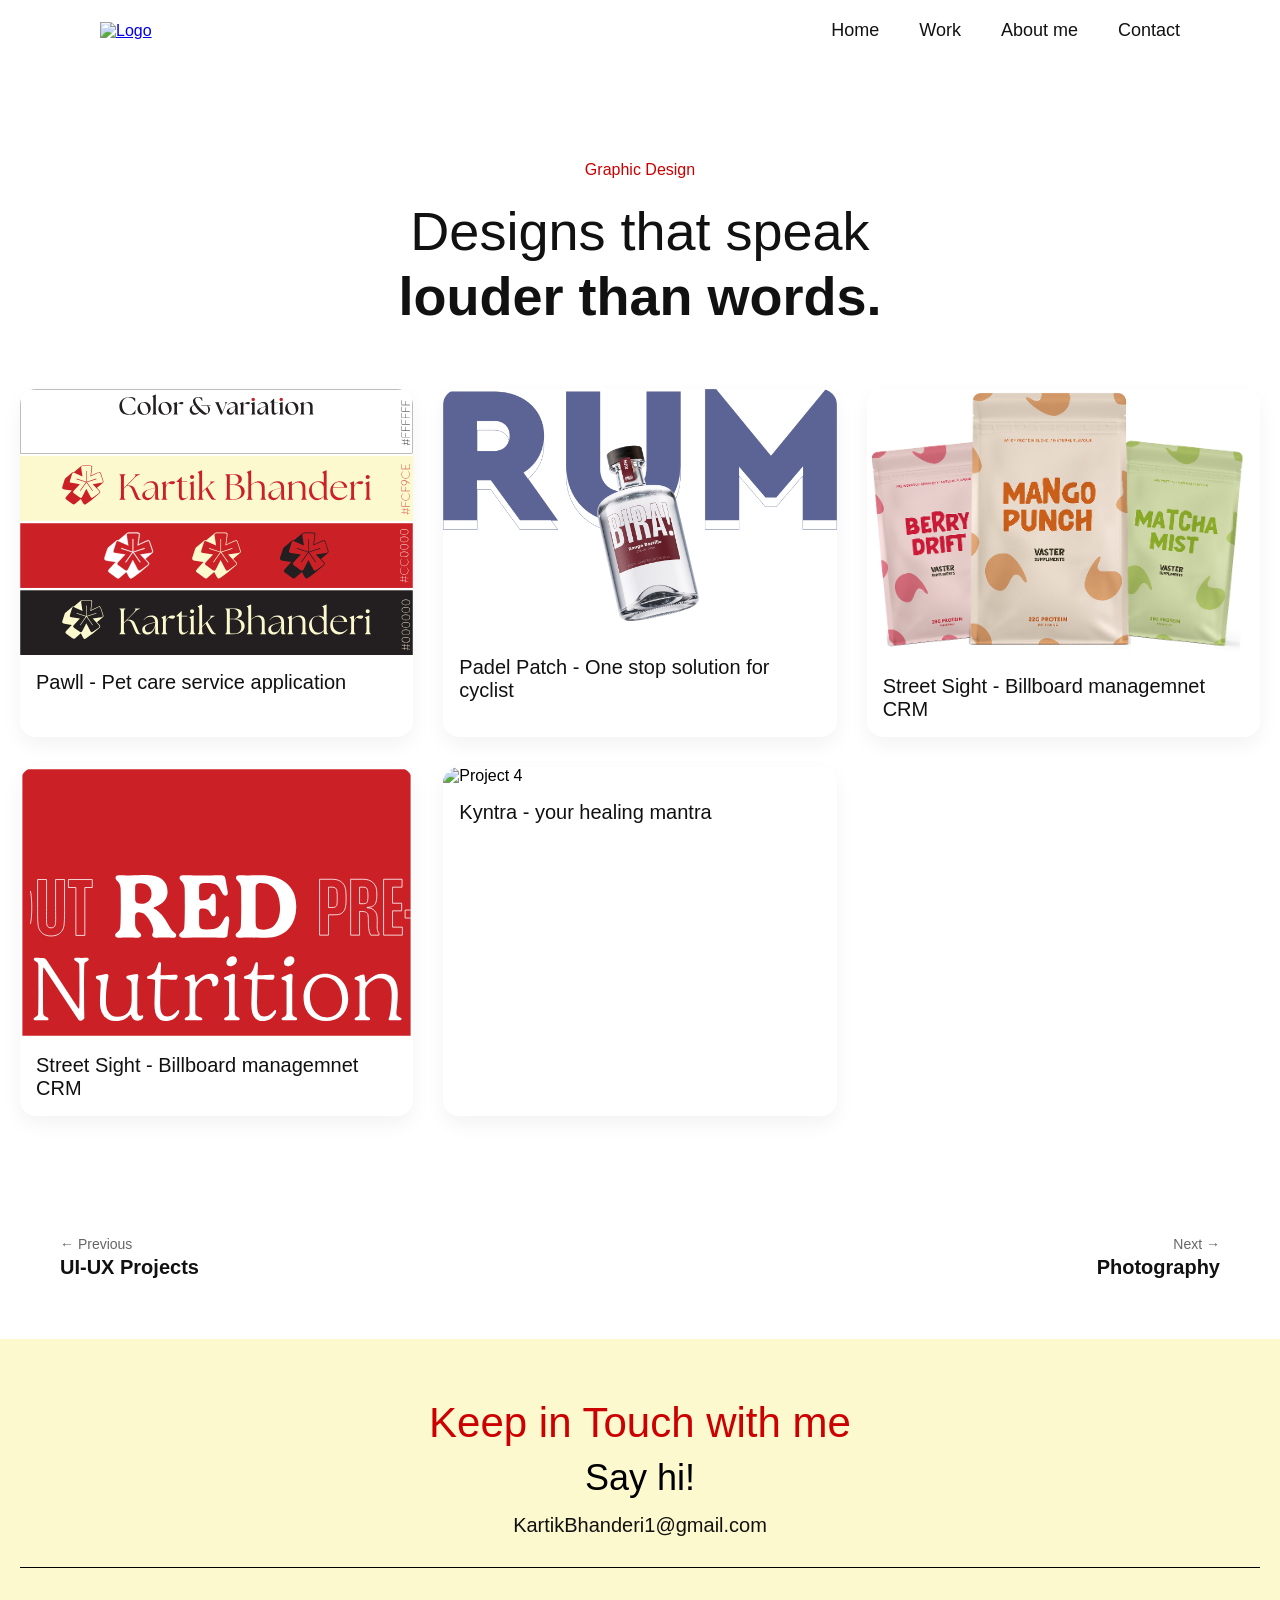
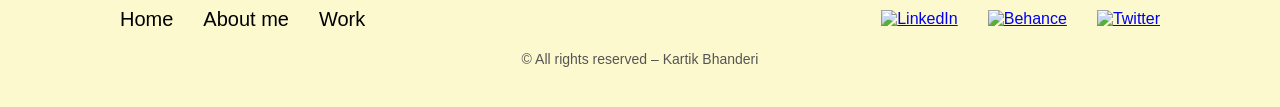
==== Graphic-design project.html @ 8c45f6d5 "upload" ====
<!DOCTYPE html>
<html lang="en">
<head>
  <meta charset="UTF-8" />
  <meta name="viewport" content="width=device-width, initial-scale=1.0" />
  <title>UI/UX Projects – Kartik Bhanderi</title>
  <link rel="stylesheet" href="Style.css" />
  <link rel="stylesheet" href="Main service - global.css" />
  <!-- Favicon for light mode -->
<link rel="icon" href="/assets/Graphic design studies/favicon-light.svg" media="(prefers-color-scheme: light)">

<!-- Favicon for dark mode -->
<link rel="icon" href="/assets/Graphic design studies/favicon-dark.svg" media="(prefers-color-scheme: dark)">


</head>
<body>
  <!-- Header (same as index.html) -->

  <header class="site-header">
    <div class="logo-container">
      <a href="/index.html">
        <img src="/assets/Logo.svg" alt="Logo" class="logo" />
      </a>
    </div>

    <div class="hamburger" id="hamburger">&#9776;</div>

    <nav class="nav-links" id="navLinks">
      <a href="/index.html#home">Home</a>
      <a href="/index.html#Work">Work</a>
      <a href="/index.html#Aboutme">About me</a>
      <a href="/index.html#Contact">Contact</a>
    </nav>
  </header>


<section class="page-hero">
  <div class="hero-content">
    <span class="breadcrumb"><span class="faded">Graphic Design</span></span>
    <h1>Designs that speak<br><span class="highlight"> louder than words.</span></h1>
  </div>
</section>


  <!-- Project Grid Section -->
  <section class="project-grid">
    <div class="grid-wrapper">
      <a href="/Graphic design detailed pages/Kartik - branding.html" class="grid-card">
        <img src="assets/Graphic design studies/Kartik-colours.svg" alt="Project 1">
        <h3>Pawll - Pet care service application</h3>
      </a>
      
      <a href="/Graphic design detailed pages/Bira - branding.html" class="grid-card">
        <img src="assets/Graphic design studies/bira-M1.png" alt="Project 2">
        <h3>Padel Patch - One stop solution for cyclist </h3>
      </a>

      <a href="/Graphic design detailed pages/Vaster - branding.html" class="grid-card">
        <img src="assets/Graphic design studies/Vaster.png" alt="Project 3">
        <h3>Street Sight - Billboard managemnet CRM</h3>
      </a>

      <a href="/Graphic design detailed pages/Red nutrition.html" class="grid-card">
        <img src="assets/Graphic design studies/Red Nutrition.svg" alt="Project 3">
        <h3>Street Sight - Billboard managemnet CRM</h3>
      </a>

      <a href="/Graphic design detailed pages/CPS.html" class="grid-card">
        <img src="assets/Graphic design studies/Asset 2 1.png" alt="Project 4">
        <h3>Kyntra - your healing mantra</h3>
      </a>
    </div>
  </section>


  <section class="project-navigation">
  <a href="UI-UX Project.html" class="nav-link prev-project">
    <div class="nav-label">← Previous</div>
    <div class="nav-title">UI-UX Projects</div>
  </a>

  <a href="photography.html" class="nav-link next-project">
    <div class="nav-label" id="right">Next →</div>
    <div class="nav-title">Photography</div>
  </a>
</section>


  <!-- Footer (same as index.html) -->
  <div class="background">
    <section class="contact-header" id="Contact">
      <h1>Keep in Touch with me</h1>
      <h2>Say hi!</h2>
      <p>
        <a href="mailto:KartikBhanderi1@gmail.com">KartikBhanderi1@gmail.com</a>
      </p>
    </section>

    <footer class="footer">
      <div class="footer-left">
        <a href="index.html#home">Home</a>
        <a href="index.html#Aboutme">About me</a>
        <a href="index.html#work">Work</a>
      </div>
      <div class="footer-right">
        <a href="https://www.linkedin.com/in/kartik-bhanderi-a02428272/" target="_blank">
          <img src="assets/Icons/linkedin.svg" alt="LinkedIn" />
        </a>
        <a href="https://www.behance.net/KKBhanderi" target="_blank">
          <img src="assets/Icons/behance.svg" alt="Behance" />
        </a>
        <a href="https://x.com/kartik_bhanderi" target="_blank">
          <img src="assets/Icons/twitter.svg" alt="Twitter" />
        </a>
      </div>
      <div class="footer-copyright">
        &copy; All rights reserved – Kartik Bhanderi
      </div>
    </footer>
  </div>

  <script src="main.js"></script>
</body>
</html>
---- Style.css ----
@import url("https://use.typekit.net/yys0lbz.css");

html {
  scroll-behavior: smooth;
}

* {
  margin: 0;
  padding: 0;
  box-sizing: border-box;
  font-family: "gelica", sans-serif;
font-weight: 400;
font-style: normal;
}

body {
  /* max-width: 1400px; */
  margin: auto;
}

/* General max width rule for all containers */
section, .connect-container, .about-wrapper, .gallery, .gallery-grid, .hero-image-wrapper, .site-header {
  max-width: 1400px;
  margin: 0 auto;
  width: 100%;
  padding: 0 20px;
}



/* Header */
    .site-header {
      display: flex;
      justify-content: space-between;
      align-items: center;
      padding: 20px 100px;
      background: white;
      position: relative;
      z-index: 100;
    }

    .logo-container {
      display: flex;
      align-items: center;
      gap: 10px;
    }

    .logo {
      height: 40px;
      width: 340px;
    }

    .nav-links {
      display: flex;
      gap: 40px;
    }

    .nav-links a {
      text-decoration: none;
      color: #111;
      font-size: 18px;
      transition: color 0.3s;
    }

    .nav-links a:hover {
      color: #c00;
    }

    .hamburger {
      display: none;
      font-size: 28px;
      cursor: pointer;
    }

    /* Responsive */
    @media (max-width: 900px) {
      .site-header {
        padding: 20px;
        flex-wrap: wrap;
      }

      .logo {
        width: 240px;
      }

      .hamburger {
        display: block;
      }

      .nav-links {
        position: absolute;
        top: 70px;
        left: 0;
        right: 0;
        flex-direction: column;
        align-items: center;
        gap: 20px;
        padding: 20px 0;
        background: rgba(255, 255, 255, 0.6);
        backdrop-filter: blur(10px);
        -webkit-backdrop-filter: blur(10px);
        border-top: 1px solid #ddd;
        z-index: 10;

        transform: translateY(-20px);
        opacity: 0;
        pointer-events: none;
        transition: transform 0.4s ease, opacity 0.4s ease;
      }

      .nav-links.active {
        transform: translateY(0);
        opacity: 1;
        pointer-events: auto;
      }
    }

    @media (max-width: 393px) {
      .logo {
        width: 200px;
      }

      .nav-links a {
        font-size: 16px;
      }

      .hamburger {
        font-size: 24px;
      }

      .site-header {
        padding: 16px;
      }
    }

    html {
      scroll-behavior: smooth;
    }



/* Section Divider */
.sectiondivider {
  display: block;
  width: 92%;
  max-width: 1400px;
  margin: 40px auto;
  text-align: center;
}

@media (max-width: 700px) {
  .sectiondivider {
    max-width: 90%;
    margin: 30px auto;
  }
}

@media (max-width: 393px) {
  .sectiondivider {
    max-width: 90%;
    margin: 20px auto;
  }
}






/* Hero Section */
.hero {
  padding: 40px 0;
  display: flex;
  justify-content: center;
}

.hero-image-wrapper {
  position: relative;
  width: 100%;
  max-width: 1400px;
  margin: auto;
  aspect-ratio: 16 / 9;
  display: flex;
  align-items: center;
  justify-content: center;
}

.hero-image {
  width: 100%;
  height: auto;
  border-radius: 20px;
  display: block;
  object-fit: cover;
}

/* Logo positioning */
.hero-logo {
  position: absolute;
  top: 20%;
  left: 10%;
  width: clamp(px, 3vw, 800px);
  font-size: clamp(22px, 5vw, 74px);
  height: auto;
  line-height: 1.4;
}

/* Text styling */
.hero-text {
  position: absolute;
  bottom: -10%;
  left: 5%;
  font-size: clamp(28px, 6vw, 74px);
  line-height: 1.4;
  padding: 0 10px;
  max-width: 90%;
  color: #000;
  text-wrap: balance;
}

.hero-text p {
  margin: 0;
}

.hero-text .red {
  color: #cc0000;
}

.hero-text .black {
  color: #000;
}

p .red{
    color: #cc0000;
}

#fontweight {
  font-weight: 200;
  font-style: italic;
}

#fontsize  {
    font-size: clamp(22px, 6vw, 74px);
}

/* Mobile-specific tweaks */
@media (max-width: 393px) {
  .hero-logo {
  position: absolute;
  top: 25%;
  left: 10%;
  width: clamp(140px, 3vw, 392px);
  font-size: clamp(14px, 6vw, 16px);
  height: auto;
  }

  .hero-text {
    bottom: -10%;
    left: 5%;
    text-align: left;
  }

  .hero-image {
    max-height: 400px;
  }
}





/* Lets connect section */
/* Lets connect section */
.connect {
  padding: 100px 0 20px 0;
  display: flex;
  justify-content: center;
  background: #fff;
}

.connect-container {
  display: flex;
  align-items: start;
  gap: 180px;
  flex-wrap: wrap;
  justify-content: center;
}

.connect-button {
  border: 2px solid #cc0000;
  color: #cc0000;
  padding: 12px 50px;
  border-radius: 50px;
  text-decoration: none;
  font-size: 20px;
  display: flex;
  align-items: center;
  gap: 80px;
  transition: all 0.3s ease;
}

.arrow {
  font-size: 30px;
  margin-top: 3px;
}

.arrow img {
  height: 20px;
  width: auto;
}

.connect-description {
  max-width: 440px;
  font-size: 20px;
  color: #111;
  line-height: 1.6;
}

/* Tablet */
@media (max-width: 700px) {
  .connect {
    padding: 20px 0 20px 0;
  }

  .connect-container {
    flex-direction: column;
    align-items: center;
    text-align: center;
    gap: 40px;
    justify-content: center;
  }

  .connect-button {
    font-size: 16px;
    padding: 10px 30px;
    gap: 40px;
    margin: auto;
      gap: 20px;
  }

  .arrow {
    font-size: 18px;
  }

  .connect-description {
    font-size: 18px;
  }
}

/* Mobile */
@media (max-width: 393px) {
  .connect-button {
    font-size: 14px;
    padding: 8px 24px;
    gap: 20px;
  }

  .arrow {
    font-size: 16px;
  }

  .connect-description {
    font-size: 16px;
    padding: 0 10px;
  }
}





/* About section */

.about {
  padding: 60px 0;
  text-align: center;
}

.about-wrapper {
  position: relative;
  width: 100%;
  max-width: 1400px;
  margin: auto;
}

.about-image {
  width: 100%;
  border-radius: 20px;
  filter: grayscale(100%);
  object-fit: cover;
  opacity: 90%;
}

/* Responsive floating text */
.about-text {
  position: absolute;
  bottom: -22.5%;
  right: 5%;
  text-align: right;
  max-width: 50%;
  line-height: 1.6;
}

.about-text h2 {
  font-size: clamp(28px, 6vw, 74px);
  line-height: 1.2;
  margin: 0;
}

.about-text .red {
  color: #cc0000;
  font-weight: normal;
}

.about-text .black {
  color: #000;
  font-weight: normal;
}

/* Description */
.about-description {
  max-width: 460px;
  margin: 100px 60px 0;
  font-size: clamp(16px, 2vw, 20px);
  line-height: 1.6;
  color: #222;
  text-align: left;
  padding: 0 20px;
}


/* Small screens */
@media (max-width: 700px) {
  .about-text {
    bottom: -25%;
    right: 7%;
    max-width: 80%;
  }

  .about-text h2 {
    text-align: right;
  }

  .about-description {
  max-width: 460px;
  margin: 100px 60px 0;
  font-size: clamp(16px, 2vw, 20px);
  line-height: 1.6;
  color: #222;
  text-align: left;
  padding: 0 20px;
}

}

@media (max-width: 393px) {
  .about-text {
    position: static;
    margin-top: 20px;
    text-align: center;
    max-width: 100%;
  }

  .about-text h2 {
    text-align: center;
  }

  .about-description {
    padding: 0 15px;
  }
}





/* Gallery section */
.gallery {
  padding: 80px 0;
  text-align: center;
}

.gallery-title {
  font-size: 54px;
  margin-bottom: 40px;
  text-align: left;
  padding: 0 30px;
}

.gallery-title .red {
  color: #cc0000;
}

.gallery-title .black {
  color: #000;
}

.gallery-grid {
  display: grid;
  grid-template-columns: repeat(2, 1fr);
  gap: 30px;
}

.gallery-item img {
  width: 100%;
  border-radius: 12px;
  transition: transform 0.3s ease;
  cursor: pointer;
}

.gallery-item:hover img {
  transform: scale(1.03);
}

@media (max-width: 700px) {
  .gallery-title {
    font-size: 38px;
    text-align: center;
    padding: 0 10px;
  }

  .gallery-grid {
    grid-template-columns: 1fr;
    gap: 20px;
  }
}

@media (max-width: 393px) {
  .gallery-title {
    font-size: 30px;
  }

  .gallery-grid {
    gap: 16px;
  }
}







/* Contact Section */
.contact-header {
  text-align: center;
  padding: 60px 20px 30px;
}

.contact-header h1 {
  font-size: 42px;
  color: #c00;
  margin-bottom: 10px;
}

.contact-header h2 {
  font-size: 36px;
  color: black;
  margin-bottom: 15px;
}

.contact-header p {
  font-size: 20px;
  color: #111;
}

.contact-header a {
  color: #111;
  text-decoration: none;
  font-size: 20px;
}

.contact-header a:hover {
  text-decoration: none;
  transform: scale(1.9);
  color: #c00;
}

@media (max-width: 700px) {
  .contact-header h1 {
    font-size: 32px;
  }

  .contact-header h2 {
    font-size: 26px;
  }

  .contact-header p,
  .contact-header a {
    font-size: 18px;
  }
}

@media (max-width: 393px) {
  .contact-header h1 {
    font-size: 28px;
  }

  .contact-header h2 {
    font-size: 22px;
  }

  .contact-header p,
  .contact-header a {
    font-size: 16px;
  }
}





/* Footer */
.footer {
  display: flex;
  justify-content: space-between;
  align-items: center;
  flex-wrap: wrap;
  padding: 40px 100px;
  max-width: 1400px;
  margin: auto;
  border-top: 1px solid #000;
  margin-right: 20px;
  margin-left: 20px;
}

.footer-left,
.footer-right {
  display: flex;
  flex-wrap: wrap;
  gap: 30px;
  align-items: center;
}

.footer-left a {
  text-decoration: none;
  color: black;
  font-size: 20px;
  transition: color 0.3s;
}

.footer-left a:hover {
  color: #c00;
}

.footer-right img {
  width: 30px;
  height: 30px;
  transition: transform 0.3s;
}

.footer-right img:hover {
  transform: scale(1.1);
}

.footer-copyright {
  width: 100%;
  text-align: center;
  font-size: 14px;
  color: #555;
  margin-top: 20px;
}

/* Responsive */
@media (max-width: 700px) {
  .footer {
    flex-direction: column;
    align-items: center;
    padding: 30px 40px;
    gap: 20px;
  }

  .footer-left {
    justify-content: center;
    gap: 20px;
  }

  .footer-left a {
    font-size: 18px;
  }

  .footer-right {
    justify-content: center;
    gap: 20px;
  }
}

@media (max-width: 393px) {
  .contact-header h1 {
    font-size: 28px;
  }

  .contact-header h2 {
    font-size: 24px;
  }

  .contact-header p {
    font-size: 16px;
  }

  .footer-left a {
    font-size: 16px;
  }

  .footer-right img {
    width: 24px;
    height: 24px;
  }

  .footer-copyright {
    font-size: 13px;
  }
}

.background {
  background-color: #fcf9ce;
  max-width: 1400px;
  margin: auto;
}





/* === Resume Section === */
/* === Resume Section === */
.resume-section {
  max-width: 1400px;
  margin: auto;
  background-color: #fcf9ce;
  padding: 60px 20px;
  border-radius: 20px;
  overflow: visible;
  position: relative;
}

.resume-wrapper {
  display: flex;
  justify-content: space-between;
  align-items: flex-start;
  gap: 60px;
  flex-wrap: wrap;
}

.resume-left,
.resume-right {
  flex: 1;
  min-width: 300px;
}

.resume-title {
  font-size: 60px;
  font-weight: 500;
  margin-bottom: 30px;
}

.resume-summary p {
  font-size: 18px;
  line-height: 1.6;
  color: #111;
}

.resume-block {
  margin-bottom: 40px;
}

.resume-block h2 {
  font-size: 24px;
  margin-bottom: 12px;
  color: #000;
}

.resume-block p {
  margin: 0;
  font-size: 16px;
  line-height: 1.5;
  color: #333;
  font-weight: 200;
}

strong {
  font-weight: 500;
}

/* === Hover Animation for Skills === */
.hover-skill {
  position: relative;
  margin-bottom: 18px;
}

.hover-skill p {
  opacity: 0;
  max-height: 0;
  overflow: hidden;
  transform: translateY(-5px);
  transition: all 0.4s ease;
  font-size: 14px;
  color: #333;
  line-height: 1.5;
  margin: 0;
}

.hover-skill:hover p {
  opacity: 1;
  max-height: 100px;
  transform: translateY(0);
  margin-top: 8px;
}

.hover-skill strong {
  cursor: pointer;
  font-weight: 500;
  color: #000;
  position: relative;
  display: inline-block;
}

.hover-skill strong::after {
  content: "*";
  font-size: 22px;
  color: #cc0000;
  margin-left: 6px;
  opacity: 0.8;
}

/* === Download Button === */
.resume-download {
  margin-top: 20px;
}

.download-btn {
  border: 2px solid #cc0000;
  color: #cc0000;
  padding: 12px 50px;
  border-radius: 50px;
  text-decoration: none;
  font-size: 20px;
  display: inline-flex;
  align-items: center;
  justify-content: center;
  gap: 80px;
  transition: all 0.3s ease;
  background-color: transparent;
}

.download-btn:hover {
  background-color: #cc0000;
  color: #fff;
  transform: scale(1.03);
}

#skills {
  margin-top: 40px;
  margin-left: 60px;
  border-left:  solid #cc0000;
  padding-left: 20px;
}

#shillsparent {
  padding-top: 10px;
}

#expand {
  padding-top: 10px;
}

/* === Responsive === */
@media (max-width: 700px) {
  .resume-wrapper {
    flex-direction: column;
    gap: 40px;
  }

  .resume-title {
    font-size: 42px;
  }

  .download-btn {
    font-size: 18px;
    padding: 10px 40px;
    gap: 40px;
  }
}

@media (max-width: 393px) {
  .resume-title {
    font-size: 36px;
  }

  .resume-summary p,
  .resume-block p {
    font-size: 16px;
  }

  .download-btn {
    font-size: 16px;
    padding: 8px 30px;
    gap: 20px;
  }
}







/* services */

.services-grid {
  display: grid;
  grid-template-columns: repeat(3, 1fr);
  gap: 40px;
  margin-top: 30px;
}


.services h2 {
  font-size: 60px;
  font-family: 'Gelica', serif;
  margin-top: 60px;
  padding-bottom: 40px; 
}

.service-card {
  background-color: #fff;
  border-radius: 16px;
  padding: 24px;
  box-shadow: 0 10px 25px rgba(0, 0, 0, 0.05);
  transition: transform 0.3s ease, box-shadow 0.3s ease;
  opacity: 0;
  transform: translateY(20px);
  animation: fadeUp 0.6s ease forwards;
  text-align: center;
}

.service-card:hover {
  transform: translateY(-8px) scale(1.02);
  box-shadow: 0 12px 30px rgba(0, 0, 0, 0.1);
}

.service-card img {
  max-height: 100px;
  margin-bottom: 16px;
  padding: auto;
}

.service-card h3 {
  font-size: 20px;
  margin-bottom: 8px;
  color: #111;
}

.service-card p {
  font-size: 15px;
  color: #555;
  margin-bottom: 12px;
  line-height: 1.8;
  padding: 20px 0 20px 0;
}

.order-now {
  border: 2px solid #cc0000;
  color: #cc0000;
  padding: 12px 50px;
  border-radius: 50px;
  text-decoration: none;
  font-size: 20px;
  display: inline-flex;
  align-items: center;
  justify-content: center;
  gap: 80px;
  transition: all 0.3s ease;
  background-color: transparent;
}

.order-now:hover {
  background-color: #cc0000;
  color: #fff;
  transform: scale(1.03);
}

/* Fade-up animation */
@keyframes fadeUp {
  0% {
    opacity: 0;
    transform: translateY(20px);
  }
  100% {
    opacity: 1;
    transform: translateY(0);
  }
}

/* Responsive */
@media (max-width: 992px) {
  .services-grid {
    grid-template-columns: repeat(2, 1fr);
  }
}

@media (max-width: 700px) {
  .services h2 {
    font-size: 40px;
    padding: 0 20px 30px;
    text-align: center;
  }

  .services-grid {
    grid-template-columns: 1fr;
    gap: 30px;
  }
}

@media (max-width: 393px) {
  .services h2 {
    font-size: 32px;
  }

  .service-card p {
    font-size: 14px;
  }

  .service-card h3 {
    font-size: 18px;
  }

  .order-now {
    font-size: 13px;
  }
}



/* Sticky Notes */



.full-bg-wrapper {
  width: 100%;
}

.notes-section {
  max-width: 1400px;
  margin: 40px auto;
  height: 600px;
  position: relative;
  padding: 10px 20px;
  
}


.textalign {
  text-align: center;
  padding-top: 20px;
  font-size: 20px;
}

.textalign h2 {
  color: #cc0000;
  margin-bottom: 10px;
}


.sticky-note {
  width: 280px;
  padding: 20px 24px;
  border-radius: 10px;
  background: #fffbe6;
  font-family: inherit;
  box-shadow: inset 0 0 1px rgba(0, 0, 0, 0.2),
              0 2px 6px rgba(0, 0, 0, 0.2);
  border: 1px solid #e1d9b5;
  position: absolute;
}

.sticky-note.learning{
  width: 280px;
  padding: 20px 24px;
  border-radius: 10px;
  background: #ece6ff;
  font-family: inherit;
  box-shadow: inset 0 0 1px rgba(0, 0, 0, 0.2),
              0 2px 6px rgba(0, 0, 0, 0.2);
  border: 1px solid #e0dbf5;
  position: absolute;
}

#learningbar {
    background: #c18ade;
}

.note-top-bar {
  height: 8px;
  width: 60px;
  background: #d8bf6e;
  border-radius: 5px;
  margin: 0 auto 10px auto;
}

.sticky-note h3 {
  margin: 0 0 10px;
  font-size: 18px;
}

.sticky-note ul {
  list-style: none;
  padding-left: 0;
  margin: 0;
}

.sticky-note li {
  font-family: -apple-system, BlinkMacSystemFont, 'Helvetica Neue', Helvetica, Arial, sans-serif;
  font-weight: 400;
  margin: 8px 0;
  font-size: 14px;
}

.sticky-note li.done {
  text-decoration: line-through;
  opacity: 0.6;
}

 b {
  font-family: -apple-system, BlinkMacSystemFont, 'Helvetica Neue', Helvetica, Arial, sans-serif;
  text-decoration: line-through;
  opacity: 0.6;
} 



/* Note positions using percentages for responsiveness */
.dream {
  top: 200px;
  left: 5%;
}

.learning {
  top: 280px;
  left: 35%;
}

.weekend {
  top: 150px;
  left: 65%;
}

/* Responsive */
/* Responsive for tablets & small laptops */
@media (max-width: 700px) {
  .sticky-note {
    position: static;
    margin: 20px auto;
    width: 90%;
  }

    .sticky-note.learning {
    position: static;
    margin: 20px auto;
    width: 90%;
  }

  .notes-section {
    height: auto;
    display: flex;
    flex-direction: column;
    align-items: center;
    background-size: cover;
  }
}

/* Responsive for small phones */
@media (max-width: 393px) {
  .sticky-note {
    width: 95%;
    padding: 18px;
  }

  .textalign {
    font-size: 16px;
  }

  .textalign h2 {
    font-size: 20px;
  }

  .note-top-bar {
    width: 50px;
    height: 6px;
  }
}
---- Main service - global.css ----
/* === UI/UX Projects Grid Page === */

.project-grid {
  padding: 60px 20px;
  max-width: 1400px;
  margin: auto;
  background-color: #fff;
}


h4{
  max-width: 100%;
  padding-left: 20px;
  padding-right: 20px;
  padding-bottom: 20px;
  font-weight: 200;
  font-size: 12px;
}

.grid-title {
  font-size: 54px;
  margin-bottom: 40px;
  color: #000;
  text-align: left;
  padding-left: 10px;
}

.grid-wrapper {
  display: grid;
  grid-template-columns: repeat(3, 1fr);
  gap: 30px;
}

.grid-card {
  background: #fcf9ce00;
  border-radius: 16px;
  overflow: hidden;
  box-shadow: 0 8px 20px rgba(0, 0, 0, 0.05);
  transition: transform 0.3s ease;
  text-decoration: none;
  color: #000;
}

.grid-card img {
  width: 100%;
  display: block;
  object-fit: cover;
}

.grid-card h3 {
  font-size: 20px;
  padding: 16px;
  color: #111;
}

/* Hover effect */
.grid-card:hover {
  transform: scale(1.03);
}

/* === Responsive === */
@media (max-width: 992px) {
  .grid-wrapper {
    grid-template-columns: repeat(2, 1fr);
  }

  .grid-title {
    font-size: 42px;
    text-align: center;
  }

  .grid-card h3 {
    text-align: center;
  }
}

@media (max-width: 700px) {
  .grid-wrapper {
    grid-template-columns: 1fr;
  }

  .grid-title {
    font-size: 36px;
    text-align: center;
  }

  .grid-card h3 {
    font-size: 18px;
  }
}

@media (max-width: 393px) {
  .grid-title {
    font-size: 30px;
  }

  .grid-card h3 {
    font-size: 16px;
  }
}



/* Project navigation */
.project-navigation {
  display: flex;
  justify-content: space-between;
  align-items: center;
  padding: 60px 20px;
  max-width: 1200px;
  margin: auto;
  /* background-color: #fffef9; */
  flex-wrap: wrap;
}

.nav-link {
  text-decoration: none;
  color: #111;
  transition: transform 0.3s ease, color 0.3s ease;
  max-width: 45%;
}

.nav-link:hover {
  transform: translateY(-4px);
  color: #cc0000;
}

#right {
  text-align: right;
}


.nav-label {
  font-size: 14px;
  color: #666;
  margin-bottom: 4px;
}

.nav-title {
  font-size: 20px;
  font-weight: 600;
}

/* Responsive */
@media (max-width: 700px) {
  .project-navigation {
    flex-direction: column;
    text-align: center;
    gap: 30px;
  }

  .nav-link {
    max-width: 100%;
  }

#right {
  text-align: center;
}
}






/* tilte */
.page-hero {
  padding: 100px 20px   0px;
  text-align: center;
  max-width: 1200px;
  margin: auto;
  position: relative;
}

.page-hero::before {
  content: '';
  width: 6px;
  height: 6px;
  /* background: #00aa47; */
  border-radius: 50%;
  position: absolute;
  top: 40px;
  left: 50%;
  transform: translateX(-50%);
}

.hero-content .faded {
  color: #cc0000;
  font-weight: 500;
}

.hero-content h1 {
  padding-top: 20px;
  font-size: 54px;
  color: #111;
  line-height: 1.2;
}

.hero-content .highlight {
  font-weight: bold;
}

@media (max-width: 700px) {
  .hero-content h1 {
    font-size: 40px;
  }
  .hero-content .breadcrumb {
    font-size: 13px;
  }
}

@media (max-width: 393px) {
  .hero-content h1 {
    font-size: 32px;
  }
  .page-hero::before {
    top: 20px;
  }
}
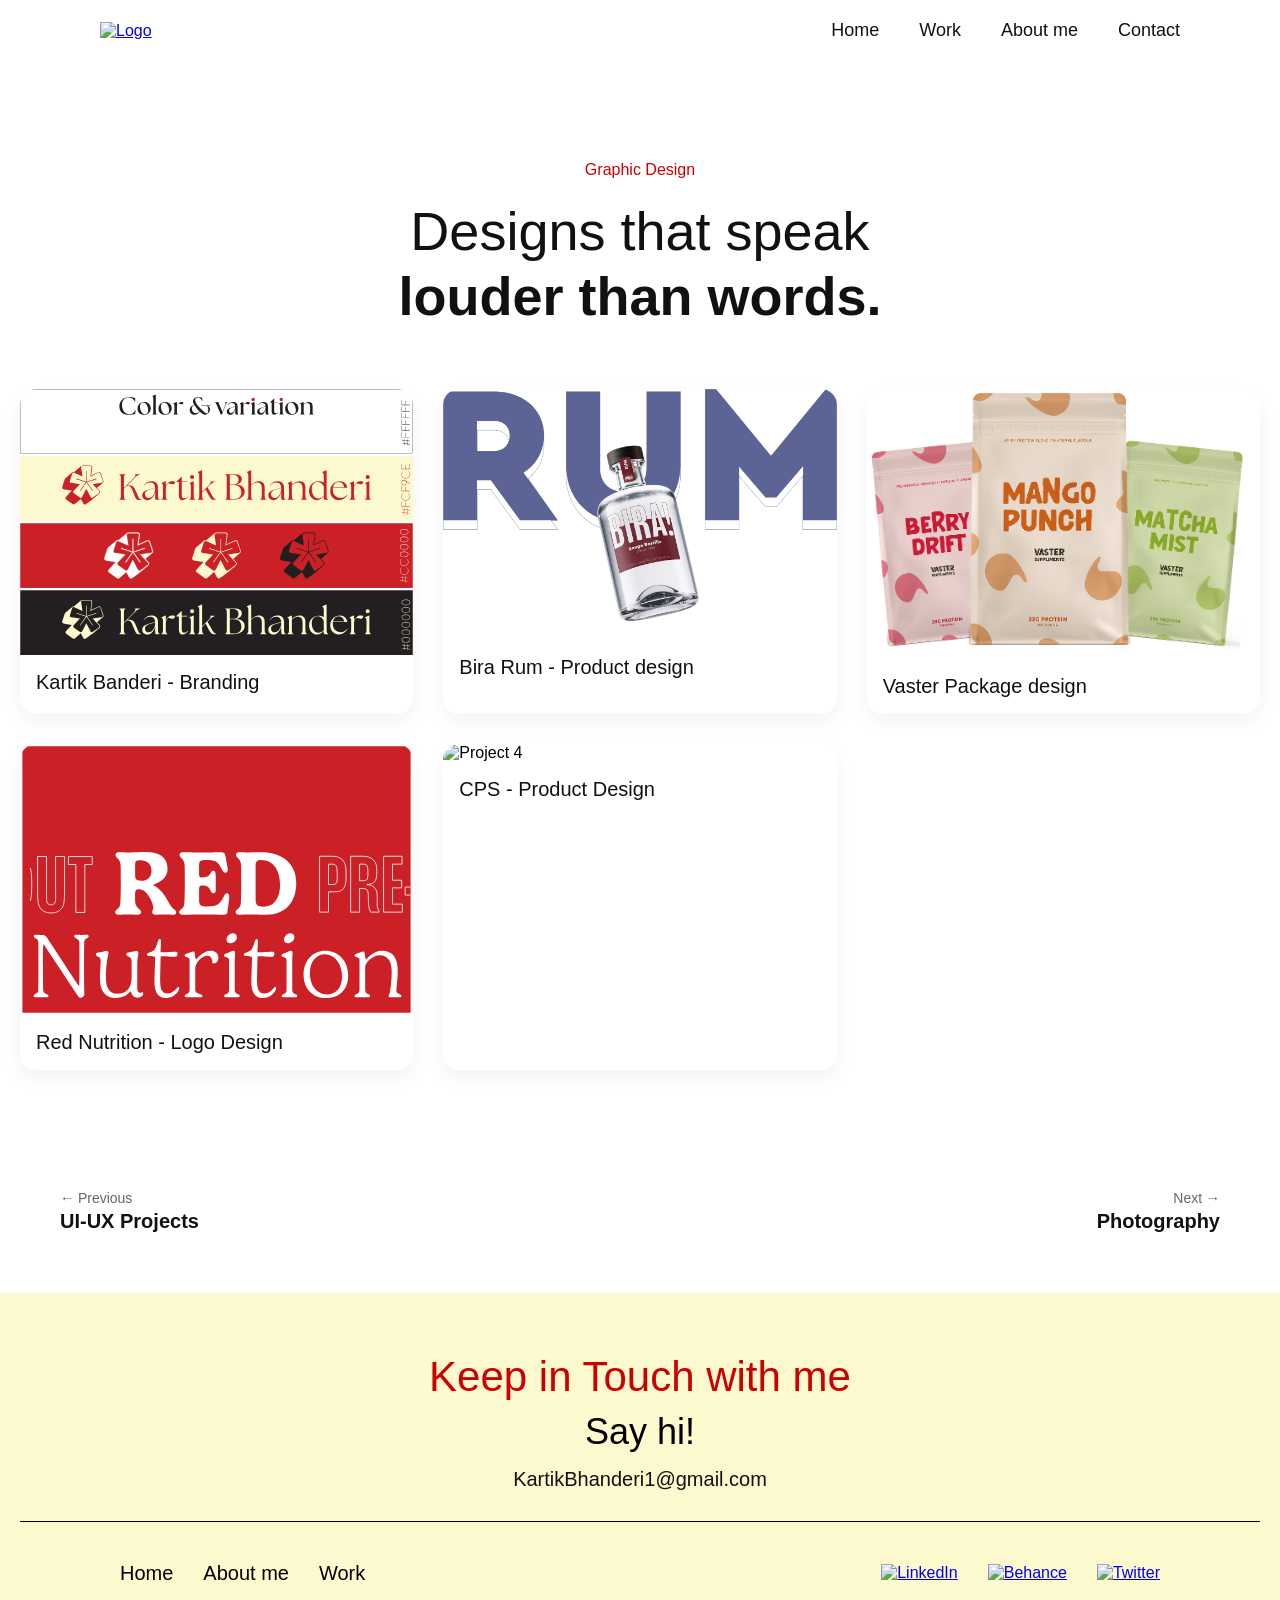
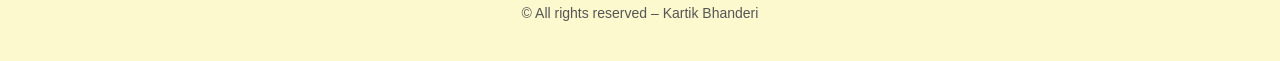
==== commit 94367d0b: "Made updates to portfolio" ====
--- a/Graphic-design project.html
+++ b/Graphic-design project.html
@@ -48,31 +48,31 @@
     <div class="grid-wrapper">
       <a href="/Graphic design detailed pages/Kartik - branding.html" class="grid-card">
         <img src="assets/Graphic design studies/Kartik-colours.svg" alt="Project 1">
-        <h3>Pawll - Pet care service application</h3>
+        <h3>Kartik Banderi - Branding</h3>
       </a>
       
       <a href="/Graphic design detailed pages/Bira - branding.html" class="grid-card">
         <img src="assets/Graphic design studies/bira-M1.png" alt="Project 2">
-        <h3>Padel Patch - One stop solution for cyclist </h3>
+        <h3>Bira Rum - Product design</h3>
       </a>
 
       <a href="/Graphic design detailed pages/Vaster - branding.html" class="grid-card">
         <img src="assets/Graphic design studies/Vaster.png" alt="Project 3">
-        <h3>Street Sight - Billboard managemnet CRM</h3>
+        <h3>Vaster Package design</h3>
       </a>
 
       <a href="/Graphic design detailed pages/Red nutrition.html" class="grid-card">
         <img src="assets/Graphic design studies/Red Nutrition.svg" alt="Project 3">
-        <h3>Street Sight - Billboard managemnet CRM</h3>
+        <h3>Red Nutrition - Logo Design</h3>
       </a>
 
       <a href="/Graphic design detailed pages/CPS.html" class="grid-card">
         <img src="assets/Graphic design studies/Asset 2 1.png" alt="Project 4">
-        <h3>Kyntra - your healing mantra</h3>
+        <h3>CPS - Product Design</h3>
       </a>
     </div>
   </section>
-
+ 
 
   <section class="project-navigation">
   <a href="UI-UX Project.html" class="nav-link prev-project">
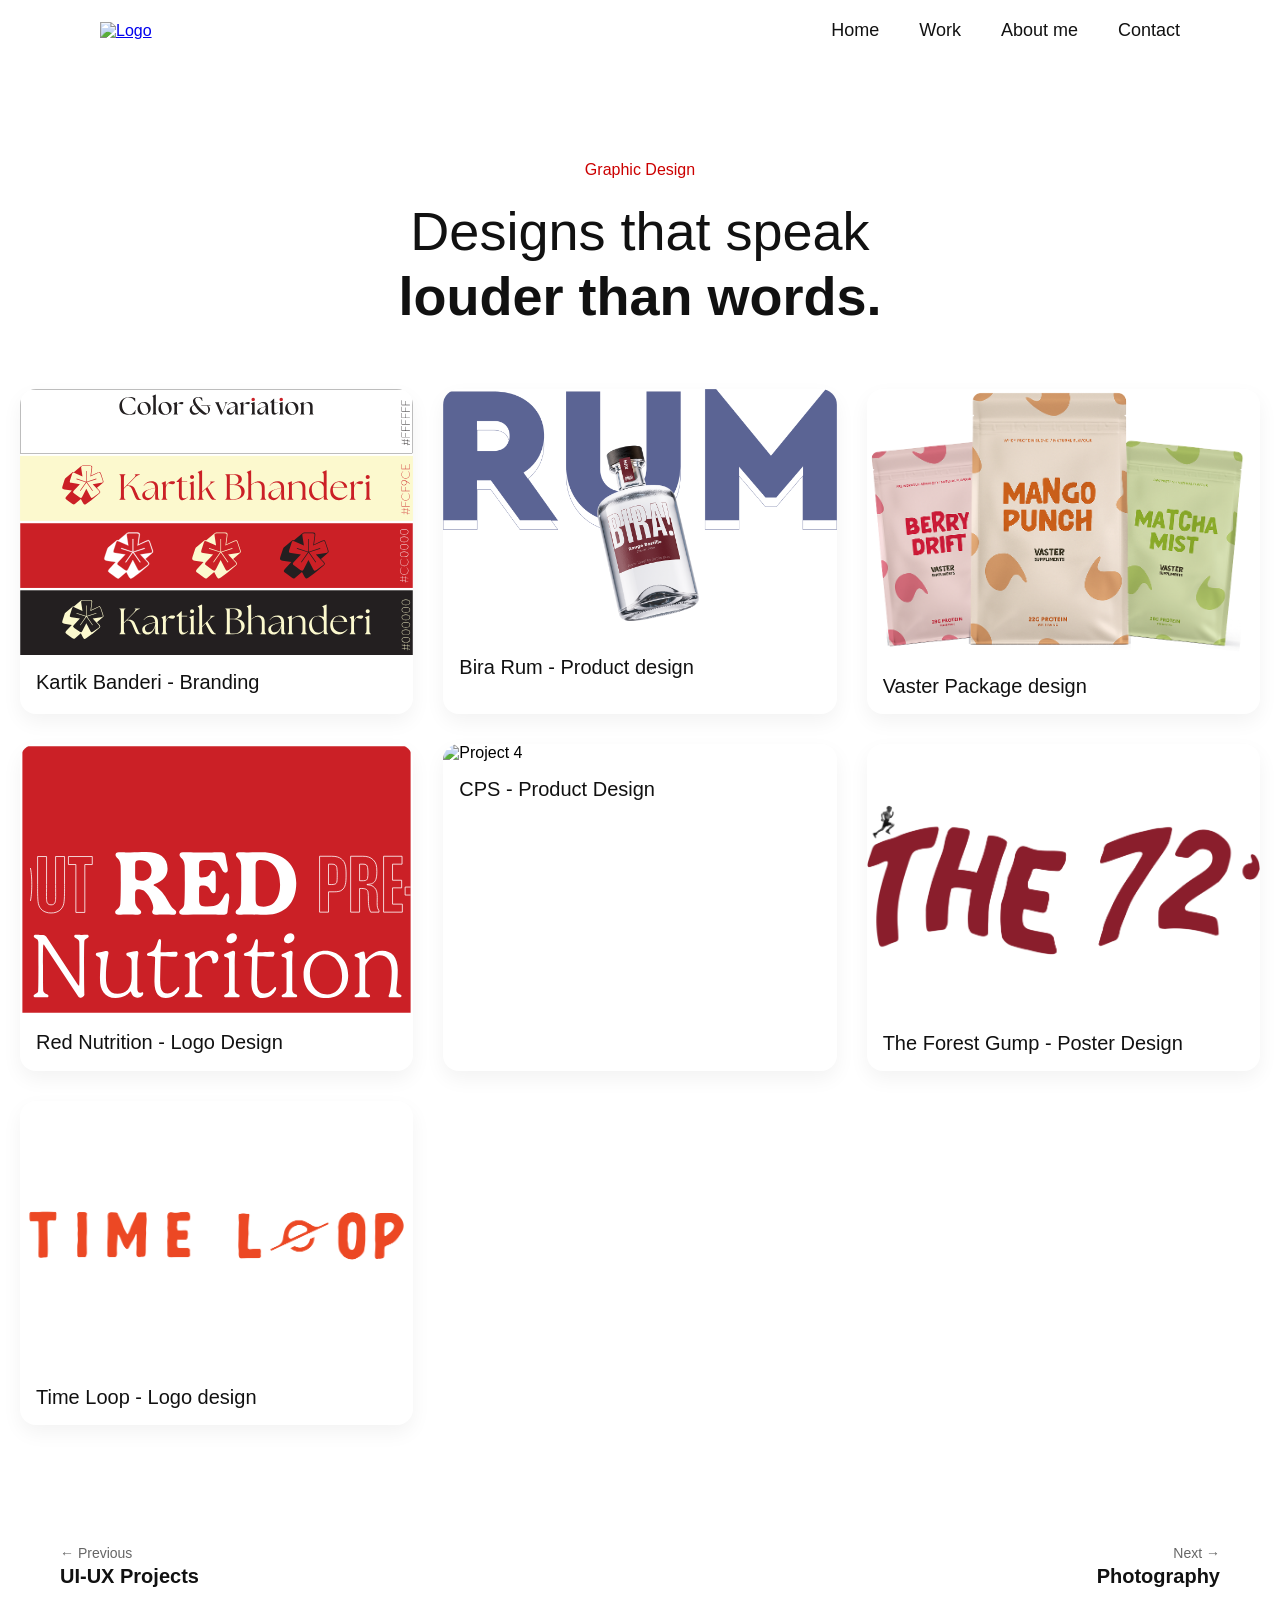
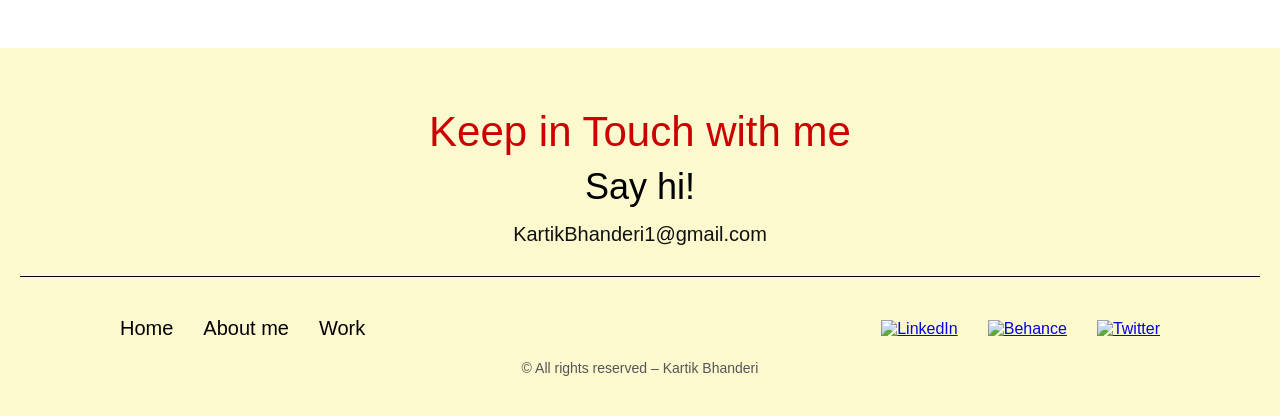
==== commit 17f1e690: "Forest Gump and Time Loop" ====
--- a/Graphic-design project.html
+++ b/Graphic-design project.html
@@ -3,7 +3,7 @@
 <head>
   <meta charset="UTF-8" />
   <meta name="viewport" content="width=device-width, initial-scale=1.0" />
-  <title>UI/UX Projects – Kartik Bhanderi</title>
+  <title>UI/UX Projects</title>
   <link rel="stylesheet" href="Style.css" />
   <link rel="stylesheet" href="Main service - global.css" />
   <!-- Favicon for light mode -->
@@ -70,6 +70,16 @@
         <img src="assets/Graphic design studies/Asset 2 1.png" alt="Project 4">
         <h3>CPS - Product Design</h3>
       </a>
+
+      <a href="/Graphic design detailed pages/Forest Gump.html" class="grid-card">
+        <img src="assets/Graphic design studies/forest gump.png" alt="Project 4">
+        <h3>The Forest Gump - Poster Design</h3>
+      </a>
+
+      <a href="/Graphic design detailed pages/timeloop.html" class="grid-card">
+        <img src="assets/Graphic design studies/timeloop1.png" alt="Project 4">
+        <h3>Time Loop - Logo design</h3>
+      </a>
     </div>
   </section>
  
